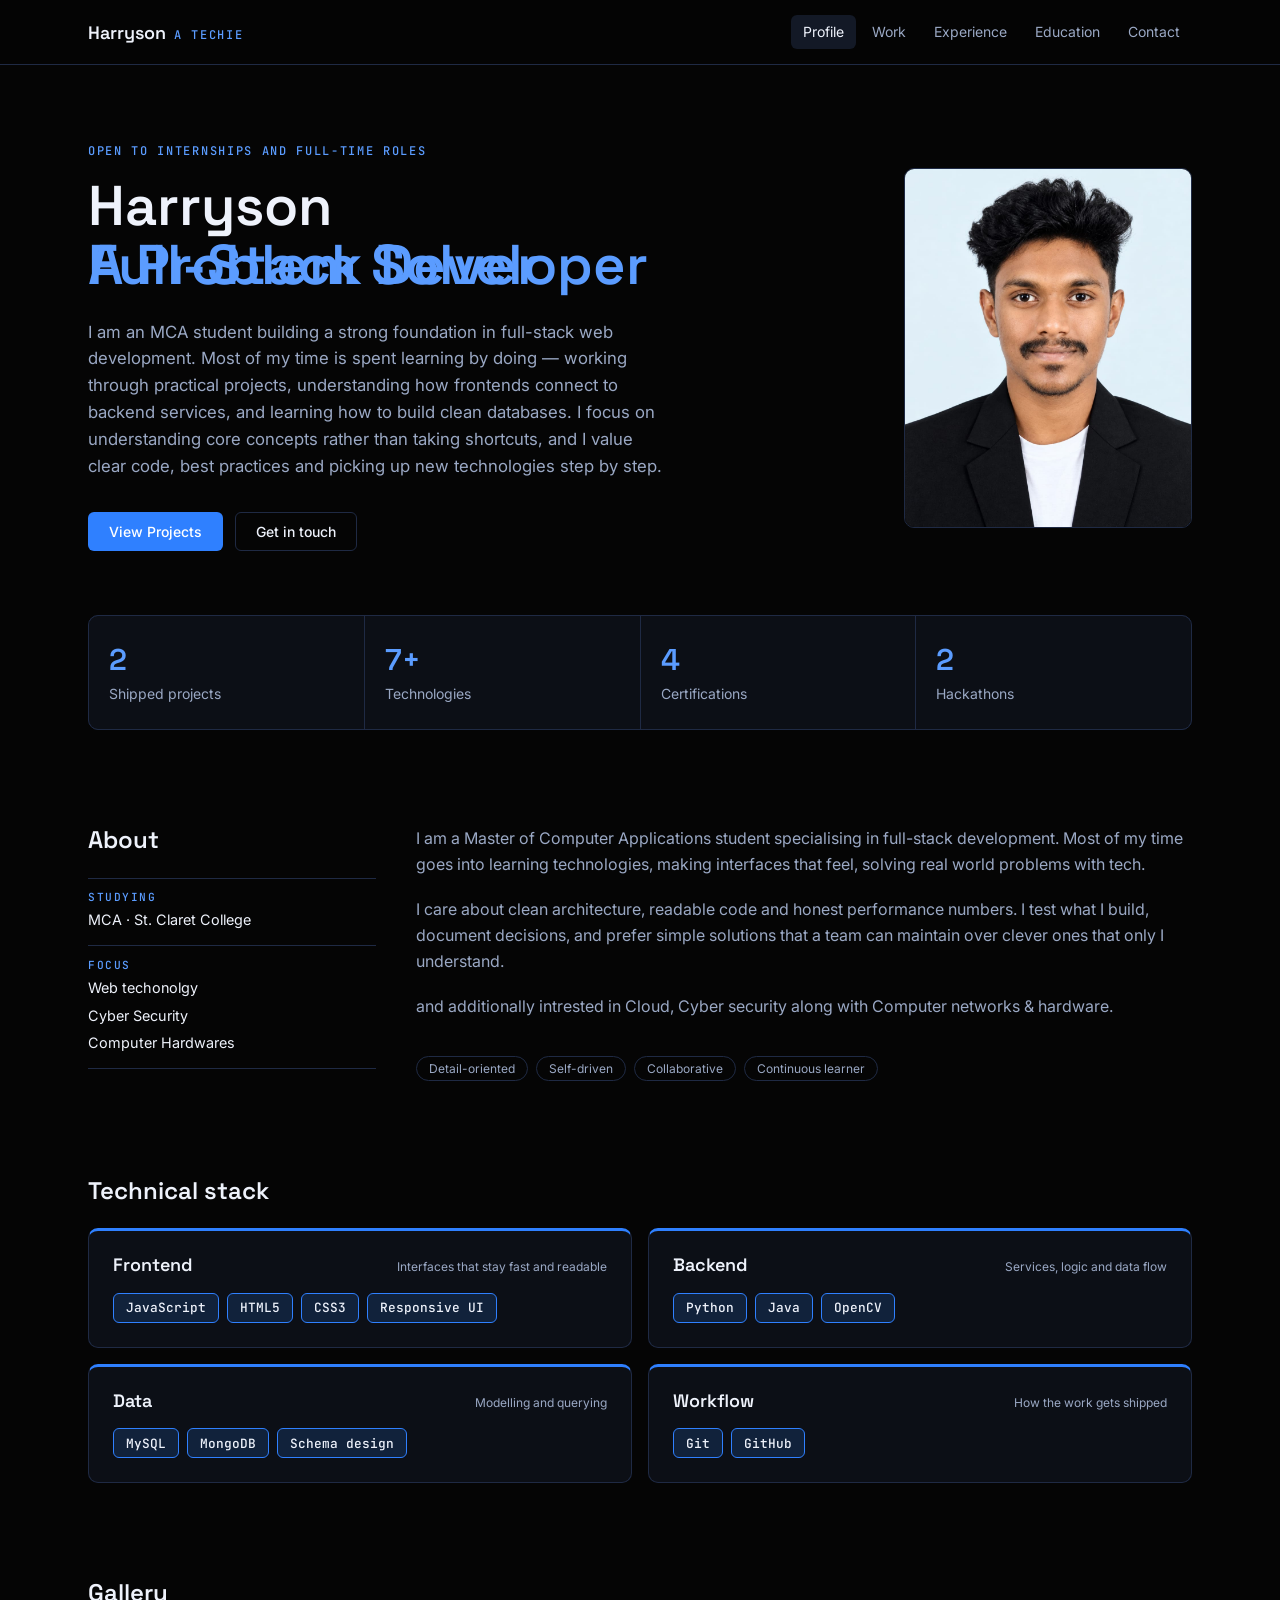
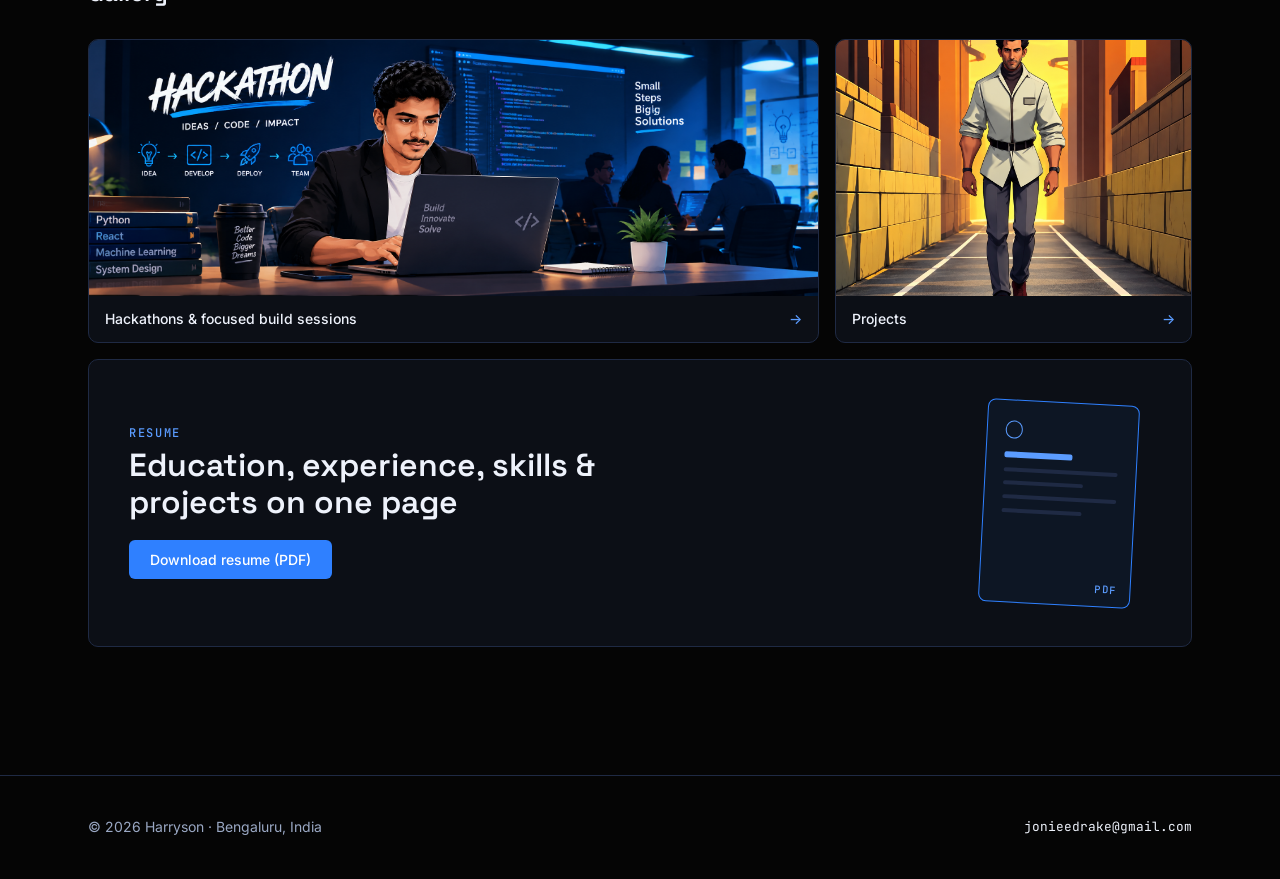
==== index.html @ 6d9beab2 "Initial commit" ====
<!DOCTYPE html>
<html lang="en">
<head>
  <meta charset="utf-8">
  <meta name="viewport" content="width=device-width, initial-scale=1">
  <title>Harryson — Full-Stack Developer</title>
  <meta name="author" content="Harryson">
  <meta name="description" content="Portfolio of Harryson, an MCA student and full-stack developer in Bengaluru building fast interfaces and reliable backend services.">
  <meta property="og:type" content="website">
  <meta property="og:title" content="Harryson — Full-Stack Developer">
  <meta property="og:description" content="Portfolio of Harryson, an MCA student and full-stack developer in Bengaluru building fast interfaces and reliable backend services.">
  <link rel="icon" href="favicon.ico" type="image/x-icon">
  <link rel="preconnect" href="https://fonts.googleapis.com">
  <link rel="preconnect" href="https://fonts.gstatic.com" crossorigin>
  <link rel="stylesheet" href="https://fonts.googleapis.com/css2?family=Space+Grotesk:wght@500;600;700&family=Inter:wght@400;500;600&family=JetBrains+Mono:wght@400;500&display=swap">
  <link rel="stylesheet" href="css/style.css">
</head>
<body>
  <div class="page">

    <!-- ===== Header ===== -->
    <header class="site-header">
      <div class="container site-header__inner">
        <a class="brand" href="index.html">
          <span class="brand__name">Harryson</span>
          <span class="eyebrow brand__role brand__role--accent">A Techie</span>
        </a>
        <nav class="nav" aria-label="Main">
          <a href="index.html" aria-current="page">Profile</a>
          <a href="projects.html">Work</a>
          <a href="experience.html">Experience</a>
          <a href="education.html">Education</a>
          <a href="contact.html">Contact</a>
        </nav>
      </div>
    </header>

    <!-- ===== Content ===== -->
    <main class="container main">

    <!-- Hero -->
    <div class="hero">
      <section class="hero__text">
        <p class="eyebrow">Open to internships and full-time roles</p>
        <h1 class="hero__title">Harryson<span class="hero__swap"><span class="hero__swap-item hero__swap-item--a" aria-hidden="true">Full-Stack Developer</span><span class="hero__swap-item hero__swap-item--b">A Problem Solver</span></span></h1>
        <p class="hero__lead">I am an MCA student building a strong foundation in full-stack web development. Most of my time is spent learning by doing &mdash; working through practical projects, understanding how frontends connect to backend services, and learning how to build clean databases. I focus on understanding core concepts rather than taking shortcuts, and I value clear code, best practices and picking up new technologies step by step.</p>
        <div class="btn-row">
          <a class="btn btn--primary" href="projects.html">View Projects</a>
          <a class="btn btn--outline" href="contact.html">Get in touch</a>
        </div>
      </section>
      <figure class="panel hero__photo">
        <img src="images/photo.jpeg" alt="Harryson &mdash; Full-Stack Developer">
      </figure>
    </div>

    <!-- Stats -->
    <section class="stats">
      <div class="stat"><p class="stat__value">2</p><p class="stat__label">Shipped projects</p></div>
      <div class="stat"><p class="stat__value">7+</p><p class="stat__label">Technologies</p></div>
      <div class="stat"><p class="stat__value">4</p><p class="stat__label">Certifications</p></div>
      <div class="stat"><p class="stat__value">2</p><p class="stat__label">Hackathons</p></div>
    </section>

    <!-- About -->
    <section class="section about">
      <div class="about__side">
        <h2>About</h2>
        <ul class="about__facts">
          <li><span>Studying</span>MCA &middot; St. Claret College</li>
          <li><span>Focus</span>Web techonolgy<p>Cyber Security</p><p>Computer Hardwares</p></li>
        </ul>
      </div>
      <div class="about__text">
        <p>I am a Master of Computer Applications student specialising in full-stack development. Most of my time goes into learning technologies, making interfaces that feel, solving real world problems with tech.</p>
        <p>I care about clean architecture, readable code and honest performance numbers. I test what I build, document decisions, and prefer simple solutions that a team can maintain over clever ones that only I understand.</p>
        <p>and additionally intrested in Cloud, Cyber security along with Computer networks & hardware.</p>
        <ul class="tags tags--pill"><li class="tag tag--pill">Detail-oriented</li><li class="tag tag--pill">Self-driven</li><li class="tag tag--pill">Collaborative</li><li class="tag tag--pill">Continuous learner</li></ul>
      </div>
    </section>

    <!-- Technical stack -->
    <section class="section">
      <h2>Technical stack</h2>
      <div class="grid grid--2">
        <div class="panel stack-card">
          <div class="stack-card__head"><h3>Frontend</h3><span>Interfaces that stay fast and readable</span></div>
          <ul class="tags"><li class="tag">JavaScript</li><li class="tag">HTML5</li><li class="tag">CSS3</li><li class="tag">Responsive UI</li></ul>
        </div>
        <div class="panel stack-card">
          <div class="stack-card__head"><h3>Backend</h3><span>Services, logic and data flow</span></div>
          <ul class="tags"><li class="tag">Python</li><li class="tag">Java</li><li class="tag">OpenCV</li></ul>
        </div>
        <div class="panel stack-card">
          <div class="stack-card__head"><h3>Data</h3><span>Modelling and querying</span></div>
          <ul class="tags"><li class="tag">MySQL</li><li class="tag">MongoDB</li><li class="tag">Schema design</li></ul>
        </div>
        <div class="panel stack-card">
          <div class="stack-card__head"><h3>Workflow</h3><span>How the work gets shipped</span></div>
          <ul class="tags"><li class="tag">Git</li><li class="tag">GitHub</li></ul>
        </div>
      </div>
    </section>

    <!-- Gallery -->
    <section class="section">
      <h2>Gallery</h2>
      <div class="gallery">

        <!-- Projects card: tapping anywhere on it opens the Work page -->
        <a class="panel gallery__item gallery__item--wide gallery__link" href="hackathons.html" aria-label="Go to my projects">
          <img src="images/hackathons1.png" alt="Laptop with code open on a late-night desk setup" width="1280" height="896" loading="lazy">
          <span class="gallery__caption">Hackathons &amp; focused build sessions <span class="gallery__arrow" aria-hidden="true">&rarr;</span></span>
        </a>

        <!-- Hackathons card: opens the Hackathons page -->
        <a class="panel gallery__item gallery__link" href="projects.html" aria-label="Go to my hackathons">
          <img src="images/aitexttovideooutput1.png" alt="Team collaborating on laptops at a hackathon" width="1024" height="1024" loading="lazy">
          <span class="gallery__caption">Projects <span class="gallery__arrow" aria-hidden="true">&rarr;</span></span>
        </a>


        <div class="panel gallery__cta">
          <div class="gallery__cta-text">
            <p class="eyebrow">Resume</p>
            <h3>Education, experience, skills &amp; projects on one page</h3>
            <a class="btn btn--primary" href="assets/HARRYSON_CHRISTOPHER_CV.pdf" download>Download resume (PDF)</a>
          </div>
          <div class="cv-sheet" aria-hidden="true">
            <span class="cv-sheet__dot"></span>
            <span class="cv-sheet__line cv-sheet__line--title"></span>
            <span class="cv-sheet__line"></span>
            <span class="cv-sheet__line cv-sheet__line--short"></span>
            <span class="cv-sheet__line"></span>
            <span class="cv-sheet__line cv-sheet__line--short"></span>
            <span class="cv-sheet__tag">PDF</span>
          </div>
        </div>
      </div>
    </section>
    </main>

    <!-- ===== Footer ===== -->
    <footer class="site-footer">
      <div class="container site-footer__inner">
        <p>&copy; <span data-year>2026</span> Harryson &middot; Bengaluru, India</p>
        <a class="mono" href="mailto:jonieedrake@gmail.com">jonieedrake@gmail.com</a>
      </div>
    </footer>

  </div>
  <script src="js/main.js"></script>
</body>
</html>
---- css/style.css ----
/* ==========================================================================
   Harryson Portfolio - style.css
   Sections: 1 Tokens · 2 Base · 3 Layout · 4 Header · 5 Buttons · 6 Panels
             7 Home · 8 Work · 9 Experience · 10 Education · 11 Contact
             12 Footer · 13 Responsive
   ========================================================================== */

/* 1. Design tokens ------------------------------------------------------- */
:root {
  --bg: #050505;            /* black */
  --card: #0c0f16;
  --secondary: #131926;
  --border: #1f2a44;
  --text: #eef2fb;
  --muted: #9aa8c4;
  --primary: #2f80ff;       /* blue: buttons, borders */
  --primary-text: #ffffff;  /* text on blue buttons */
  --accent: #5b9cff;        /* lighter blue for text and labels */
  --radius: 10px;
  --font-body: "Inter", system-ui, sans-serif;
  --font-display: "Space Grotesk", "Inter", sans-serif;
  --font-mono: "JetBrains Mono", ui-monospace, monospace;
}

/* 2. Base ---------------------------------------------------------------- */
*, *::before, *::after { box-sizing: border-box; }
html { scroll-behavior: smooth; }
body {
  margin: 0;
  background: var(--bg);
  color: var(--text);
  font: 400 16px/1.6 var(--font-body);
  -webkit-font-smoothing: antialiased;
}
h1, h2, h3 { margin: 0; font-family: var(--font-display); font-weight: 600; line-height: 1.15; }
h1 { font-size: clamp(2.25rem, 5vw, 3.5rem); }
h2 { font-size: 1.5rem; }
h3 { font-size: 1.125rem; }
p { margin: 0; }
ul { margin: 0; padding: 0; list-style: none; }
img { display: block; max-width: 100%; }
a { color: inherit; text-decoration: none; }
:focus-visible { outline: 2px solid var(--primary); outline-offset: 3px; }

.eyebrow { font: 500 0.75rem/1 var(--font-mono); letter-spacing: 0.14em; text-transform: uppercase; color: var(--accent); }
.mono { font-family: var(--font-mono); font-size: 0.8rem; }
.muted { color: var(--muted); font-size: 0.9rem; }
.lead { margin-top: 1rem; max-width: 42rem; color: var(--muted); font-size: 1.05rem; }
.visually-hidden { position: absolute; left: -9999px; width: 1px; height: 1px; overflow: hidden; }

/* 3. Layout -------------------------------------------------------------- */
.page { display: flex; flex-direction: column; min-height: 100vh; }
.container { width: 100%; max-width: 72rem; margin: 0 auto; padding: 0 1.5rem; }
.main { flex: 1; padding-top: 5rem; padding-bottom: 2rem; }
.page-head { max-width: 42rem; margin-bottom: 3.5rem; }
.page-head h1 { margin-top: 0.75rem; }
.section { margin-top: 6rem; }
.section h2 { margin-top: 0.75rem; }
.section--first { margin-top: 0; }
.grid { display: grid; gap: 1rem; margin-top: 1.5rem; }
.grid--2 { grid-template-columns: repeat(2, 1fr); }

/* Tags / chips */
.tags { display: flex; flex-wrap: wrap; gap: 0.5rem; margin-top: 1rem; }
.tag { padding: 0.25rem 0.625rem; border-radius: 6px; background: var(--secondary); font: 0.75rem var(--font-mono); }
.tag--pill { border: 1px solid var(--border); background: none; border-radius: 999px; font-family: var(--font-body); padding: 0.25rem 0.75rem; }

/* 4. Header -------------------------------------------------------------- */
.site-header { position: sticky; top: 0; z-index: 40; border-bottom: 1px solid var(--border); background: rgba(5, 5, 5, 0.85); backdrop-filter: blur(10px); }
.site-header__inner { display: flex; align-items: center; justify-content: space-between; gap: 1.5rem; min-height: 4rem; }
.brand { display: flex; align-items: baseline; gap: 0.5rem; }
.brand__name { font: 600 1.125rem var(--font-display); }
.brand__role { color: var(--muted); }
.brand__role--accent { color: var(--accent); }
.nav { display: flex; gap: 0.25rem; font-size: 0.875rem; }
.nav a { padding: 0.375rem 0.75rem; border-radius: 6px; color: var(--muted); transition: color 0.2s; }
.nav a:hover { color: var(--text); }
.nav a[aria-current="page"] { color: var(--text); background: var(--secondary); }

/* 5. Buttons ------------------------------------------------------------- */
.btn { display: inline-flex; align-items: center; justify-content: center; padding: 0.625rem 1.25rem; border-radius: 6px; border: 1px solid transparent; font: 500 0.875rem var(--font-body); cursor: pointer; transition: opacity 0.2s, background 0.2s; }
.btn--primary { background: var(--primary); color: var(--primary-text); }
.btn--primary:hover { opacity: 0.9; }
.btn--outline { border-color: var(--border); color: var(--text); }
.btn--outline:hover { background: var(--secondary); }
.btn--ghost { border-color: var(--primary); color: var(--accent); }
.btn--ghost:hover { background: var(--secondary); }
.btn-row { display: flex; flex-wrap: wrap; gap: 0.75rem; margin-top: 2rem; }

/* 6. Panels -------------------------------------------------------------- */
.panel { background: var(--card); border: 1px solid var(--border); border-radius: var(--radius); }

/* 7. Home ---------------------------------------------------------------- */
.hero { display: grid; grid-template-columns: 1fr auto; align-items: center; gap: 3rem; }
.hero__text { max-width: 48rem; }
.hero__title { margin-top: 1.25rem; line-height: 1.05; }
.hero__title span { display: block; color: var(--accent); }
/* Big word swaps: Full-Stack Developer <-> A Problem Solver */
.hero__title .hero__swap { display: grid; }
.hero__swap-item { grid-area: 1 / 1; }
.hero__swap-item--a { animation: swap-out 8s ease-in-out infinite; }
.hero__swap-item--b { animation: swap-in 8s ease-in-out infinite; }
@keyframes swap-out {
  0%, 38%   { opacity: 1; transform: translateY(0); }
  46%, 92%  { opacity: 0; transform: translateY(-0.35em); }
  100%      { opacity: 1; transform: translateY(0); }
}
@keyframes swap-in {
  0%, 38%   { opacity: 0; transform: translateY(0.35em); }
  46%, 92%  { opacity: 1; transform: translateY(0); }
  100%      { opacity: 0; transform: translateY(0.35em); }
}
.hero__lead { margin-top: 1.5rem; max-width: 36rem; color: var(--muted); font-size: 1.05rem; }
.hero__photo { position: relative; width: 18rem; aspect-ratio: 4 / 5; margin: 0; overflow: hidden; }
.hero__photo img { width: 100%; height: 100%; object-fit: cover; }

.stats { display: grid; grid-template-columns: repeat(4, 1fr); gap: 1px; margin-top: 4rem; overflow: hidden; border: 1px solid var(--border); border-radius: var(--radius); background: var(--border); }
.stat { background: var(--card); padding: 1.5rem 1.25rem; }
.stat__value { font: 600 1.875rem var(--font-display); color: var(--accent); }
.stat__label { margin-top: 0.25rem; font-size: 0.875rem; color: var(--muted); }

.about { display: grid; grid-template-columns: minmax(0, 18rem) 1fr; gap: 2.5rem; }
.about__text { display: grid; align-content: start; gap: 1.25rem; color: var(--muted); }
.about__side h2, .section .about__side h2 { margin-top: 0; }
.about__facts { display: grid; margin-top: 1.5rem; border-top: 1px solid var(--border); }
.about__facts li { display: grid; gap: 0.3rem; padding: 0.85rem 0; border-bottom: 1px solid var(--border); font-size: 0.9rem; color: var(--text); }
.about__facts span { font: 500 0.7rem/1 var(--font-mono); letter-spacing: 0.14em; text-transform: uppercase; color: var(--accent); }

.stack-card { padding: 1.5rem; }
.stack-card__head { display: flex; align-items: baseline; justify-content: space-between; gap: 1rem; }
.stack-card__head span { font-size: 0.75rem; color: var(--muted); }

/* Highlighted skills (Technical stack) */
.stack-card { border-top: 3px solid var(--primary); }
.stack-card .tag {
  background: rgba(47, 128, 255, 0.16);
  border: 1px solid var(--primary);
  color: var(--text);
  font-weight: 500;
  font-size: 0.8rem;
  padding: 0.35rem 0.75rem;
  transition: background 0.2s, transform 0.2s;
}
.stack-card .tag:hover { background: var(--primary); transform: translateY(-2px); }

/* Gallery */
.gallery { display: grid; grid-template-columns: repeat(3, 1fr); gap: 1rem; margin-top: 2rem; }
.gallery__item { margin: 0; overflow: hidden; display: block; }
.gallery__item--wide { grid-column: span 2; }
.gallery__item img { width: 100%; height: 16rem; object-fit: cover; background: var(--secondary); transition: transform 0.5s; }
.gallery__item:hover img { transform: scale(1.05); }
.gallery__caption { display: flex; justify-content: space-between; padding: 0.75rem 1rem; font-size: 0.875rem; color: var(--muted); }
.gallery__link { cursor: pointer; transition: border-color 0.2s; }
.gallery__link:hover, .gallery__link:focus-visible { border-color: var(--primary); }
.gallery__link .gallery__caption { color: var(--text); font-weight: 500; }
.gallery__arrow { color: var(--accent); transition: transform 0.2s; }
.gallery__link:hover .gallery__arrow { transform: translateX(4px); }
.gallery__cta { grid-column: 1 / -1; min-height: 18rem; display: flex; flex-direction: row; justify-content: space-between; align-items: center; gap: 2rem; padding: 2.5rem 3.5rem 2.5rem 2.5rem; }
.gallery__cta-text { display: flex; flex-direction: column; align-items: flex-start; gap: 0.5rem; }

/* Minimal resume sheet (decoration) */
.cv-sheet { position: relative; flex: none; display: flex; flex-direction: column; gap: 0.6rem; width: 9.5rem; aspect-ratio: 3 / 4; padding: 1.25rem 1.1rem; border: 1px solid var(--primary); border-radius: 8px; background: rgba(47, 128, 255, 0.06); transform: rotate(3deg); transition: transform 0.3s; }
.gallery__cta:hover .cv-sheet { transform: rotate(0deg); }
.cv-sheet__dot { width: 1.1rem; height: 1.1rem; margin-bottom: 0.25rem; border-radius: 50%; border: 1px solid var(--accent); }
.cv-sheet__line { display: block; height: 4px; border-radius: 2px; background: var(--border); }
.cv-sheet__line--title { width: 60%; height: 6px; background: var(--accent); }
.cv-sheet__line--short { width: 70%; }
.cv-sheet__tag { position: absolute; right: 0.8rem; bottom: 0.7rem; font: 500 0.65rem/1 var(--font-mono); letter-spacing: 0.14em; color: var(--accent); }
.gallery__cta h3 { max-width: 34rem; font-size: clamp(1.4rem, 3vw, 2rem); }
.gallery__cta .btn { margin-top: 0.75rem; }

/* 8. Work ---------------------------------------------------------------- */
.project-list { display: grid; gap: 1px; overflow: hidden; border: 1px solid var(--border); border-radius: var(--radius); background: var(--border); }
.project { background: var(--card); padding: 2.5rem; }
.project__head { display: flex; flex-wrap: wrap; align-items: baseline; gap: 1rem; }
.project__head h2 { font-size: 1.5rem; margin: 0; }
.project__num { font: 0.75rem var(--font-mono); color: var(--accent); }
.project__meta { margin-left: auto; font: 0.75rem var(--font-mono); color: var(--muted); }
.project__lead { margin-top: 1rem; max-width: 42rem; }
.project__detail { margin-top: 0.75rem; max-width: 42rem; font-size: 0.9rem; color: var(--muted); }
.project .tag { background: none; border: 1px solid var(--border); color: var(--muted); }

/* 9. Experience ---------------------------------------------------------- */
.job-list { display: grid; gap: 2rem; margin-top: 1.5rem; }
.job { padding-top: 2rem; border-top: 1px solid var(--border); }
.job:first-child { padding-top: 0; border-top: 0; }
.job__head { display: flex; flex-wrap: wrap; align-items: baseline; gap: 0.25rem 1rem; }
.job__head h2 { font-size: 1.25rem; margin: 0; }
.job__company { font-size: 0.875rem; color: var(--accent); }
.job__meta { margin-left: auto; font: 0.75rem var(--font-mono); color: var(--muted); }
.job__list { display: grid; gap: 0.5rem; margin-top: 1rem; font-size: 0.9rem; color: var(--muted); }
.job__list li { display: flex; gap: 0.75rem; }
.job__list li::before { content: ""; flex: none; width: 1rem; height: 1px; margin-top: 0.8em; background: var(--primary); }

/* 10. Education ---------------------------------------------------------- */
.degree { padding: 1.5rem; }
.degree h3 { margin-top: 0.5rem; }
.degree__school { font-size: 0.9rem; }
.degree .muted { margin-top: 0.5rem; }

.cert-list { display: grid; grid-template-columns: repeat(2, 1fr); gap: 1px; margin-top: 1.5rem; overflow: hidden; border: 1px solid var(--border); border-radius: var(--radius); background: var(--border); }
.cert { display: flex; flex-direction: column; align-items: flex-start; gap: 0.75rem; padding: 1.25rem 1.5rem; background: var(--card); font-size: 0.9rem; }
.cert__desc { color: var(--muted); font-size: 0.85rem; line-height: 1.55; }
.cert__link { padding: 0.25rem 0.75rem; border: 1px solid var(--primary); border-radius: 999px; font-size: 0.75rem; font-weight: 500; color: var(--accent); transition: background 0.2s, color 0.2s; }
.cert__link:hover { background: var(--primary); color: var(--primary-text); }

/* 11. Contact ------------------------------------------------------------ */
.info-card { padding: 2rem; }
.info-card__value { display: block; margin: 0.75rem 0 1rem; font: 600 1.25rem var(--font-display); word-break: break-all; }
.info-card__value--link { color: var(--accent); }

.contact-intro { margin-top: 6rem; margin-bottom: 1rem; }

/* Social row */
.social-row { display: flex; gap: 0.75rem; margin-top: 1.75rem; }
.social-icon { display: inline-flex; align-items: center; justify-content: center; width: 2.75rem; height: 2.75rem; border-radius: 10px; border: 1px solid var(--border); background: var(--card); color: var(--muted); transition: border-color 0.2s, color 0.2s, background 0.2s, transform 0.2s; }
.social-icon svg { width: 1.15rem; height: 1.15rem; }
.social-icon:hover, .social-icon:focus-visible { border-color: var(--primary); color: var(--accent); background: rgba(47, 128, 255, 0.1); transform: translateY(-2px); }
.form { display: grid; gap: 1.25rem; margin-top: 1.5rem; padding: 2rem; width: 100%; }
.form__row { display: grid; grid-template-columns: 1fr 1fr; gap: 1.25rem; }
.field { display: grid; gap: 0.4rem; font-size: 0.85rem; font-weight: 500; }
.field input, .field textarea { width: 100%; padding: 0.7rem 0.85rem; border: 1px solid var(--border); border-radius: 6px; background: var(--bg); color: var(--text); font: 400 0.95rem var(--font-body); resize: vertical; }
.field input:focus, .field textarea:focus { outline: none; border-color: var(--primary); }
.form__actions { display: flex; flex-wrap: wrap; gap: 0.75rem; }
.form__status { min-height: 1.4em; font-size: 0.9rem; }
.form__status.is-success { color: var(--accent); }
.form__status.is-error { color: #f87171; }

/* 12. Footer ------------------------------------------------------------- */
.site-footer { margin-top: 6rem; border-top: 1px solid var(--border); }
.site-footer__inner { display: flex; align-items: center; justify-content: space-between; gap: 0.5rem; padding-top: 2.5rem; padding-bottom: 2.5rem; font-size: 0.875rem; color: var(--muted); }
.site-footer a { color: var(--text); transition: color 0.2s; }
.site-footer a:hover { color: var(--accent); }

/* 13. Responsive --------------------------------------------------------- */
@media (max-width: 800px) {
  .hero, .about { grid-template-columns: 1fr; }
  .hero__photo { margin: 0 auto; }
  .stats { grid-template-columns: repeat(2, 1fr); }
  .gallery { grid-template-columns: 1fr; }
  .gallery__item--wide, .gallery__cta { grid-column: auto; }
  .gallery__cta { min-height: 0; padding: 1.5rem; flex-direction: column; align-items: flex-start; }
  .cv-sheet { display: none; }
}
@media (max-width: 640px) {
  .main { padding-top: 3rem; }
  .brand__role { display: none; }
  .site-header__inner { flex-direction: column; align-items: flex-start; gap: 0.25rem; padding-top: 0.75rem; padding-bottom: 0.5rem; }
  .nav { width: 100%; overflow-x: auto; }
  .grid--2, .cert-list, .form__row { grid-template-columns: 1fr; }
  .project { padding: 1.5rem; }
  .project__meta, .job__meta { margin-left: 0; }
  .site-footer__inner { flex-direction: column; align-items: flex-start; }
}
@media (prefers-reduced-motion: reduce) {
  .hero__swap-item--a { display: none; }
  .hero__swap-item--b { animation: none; opacity: 1; transform: none; }
  * { transition: none !important; scroll-behavior: auto !important; }
}
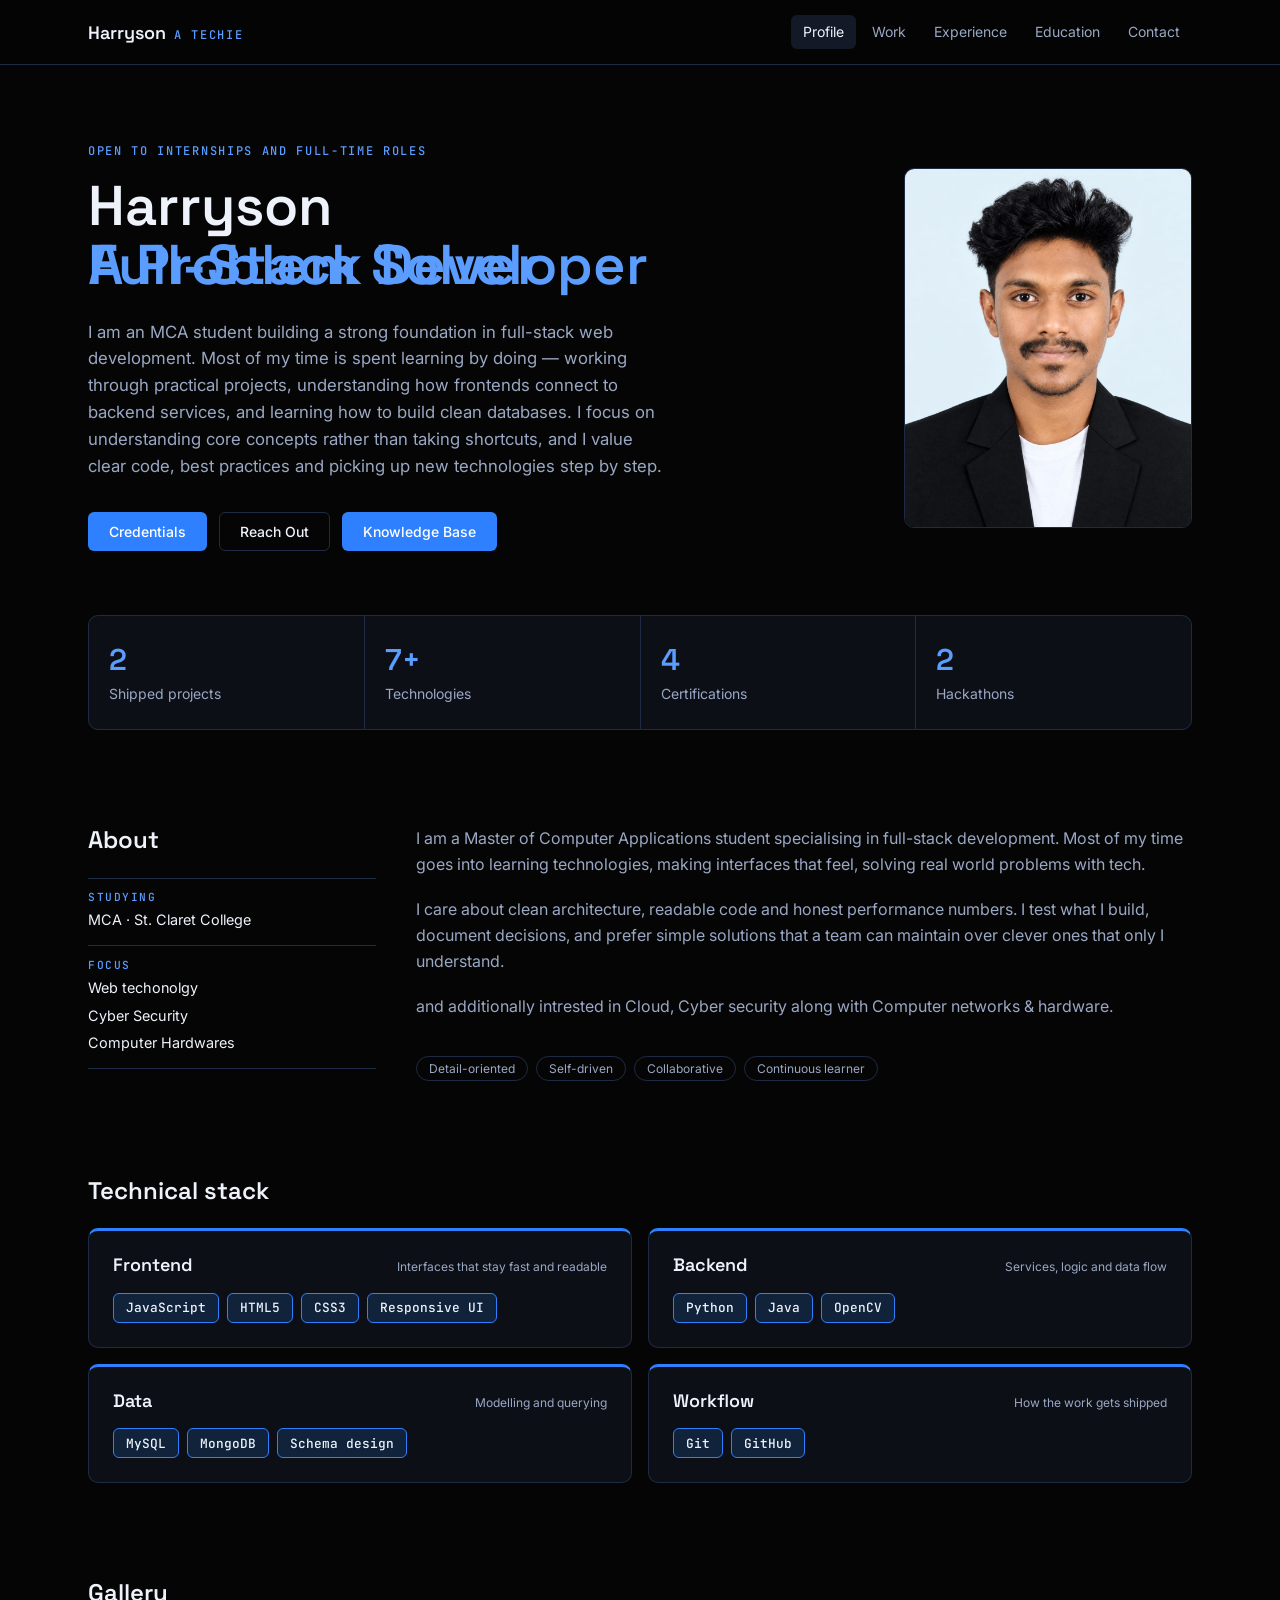
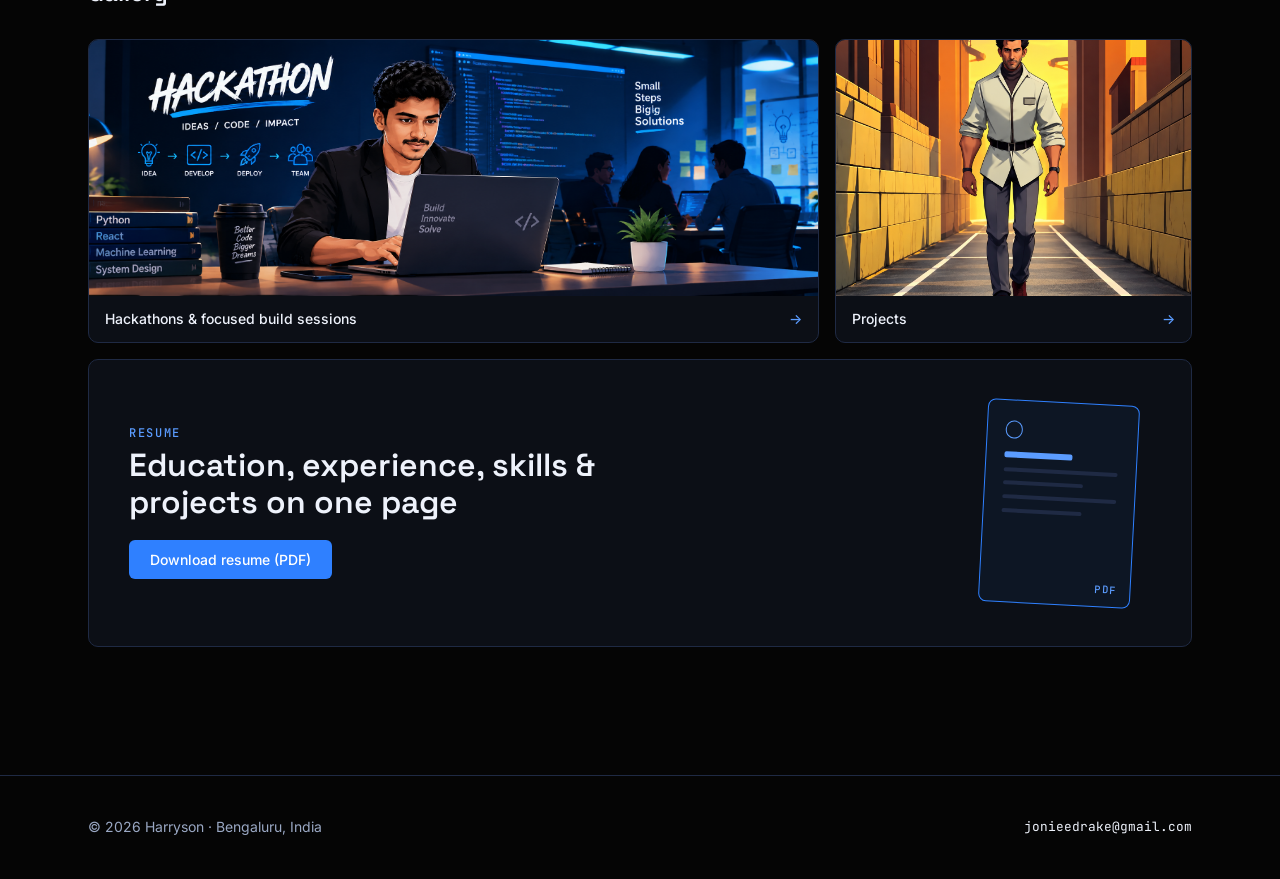
==== commit 68af8070: "Redesign experience page as git history" ====
--- a/index.html
+++ b/index.html
@@ -45,8 +45,10 @@
         <h1 class="hero__title">Harryson<span class="hero__swap"><span class="hero__swap-item hero__swap-item--a" aria-hidden="true">Full-Stack Developer</span><span class="hero__swap-item hero__swap-item--b">A Problem Solver</span></span></h1>
         <p class="hero__lead">I am an MCA student building a strong foundation in full-stack web development. Most of my time is spent learning by doing &mdash; working through practical projects, understanding how frontends connect to backend services, and learning how to build clean databases. I focus on understanding core concepts rather than taking shortcuts, and I value clear code, best practices and picking up new technologies step by step.</p>
         <div class="btn-row">
-          <a class="btn btn--primary" href="projects.html">View Projects</a>
-          <a class="btn btn--outline" href="contact.html">Get in touch</a>
+          <a class="btn btn--primary" href="experience.html">Credentials</a>
+          <a class="btn btn--outline" href="contact.html">Reach Out</a>
+          <a class="btn btn--primary" href="education.html">Knowledge Base</a>
+
         </div>
       </section>
       <figure class="panel hero__photo">
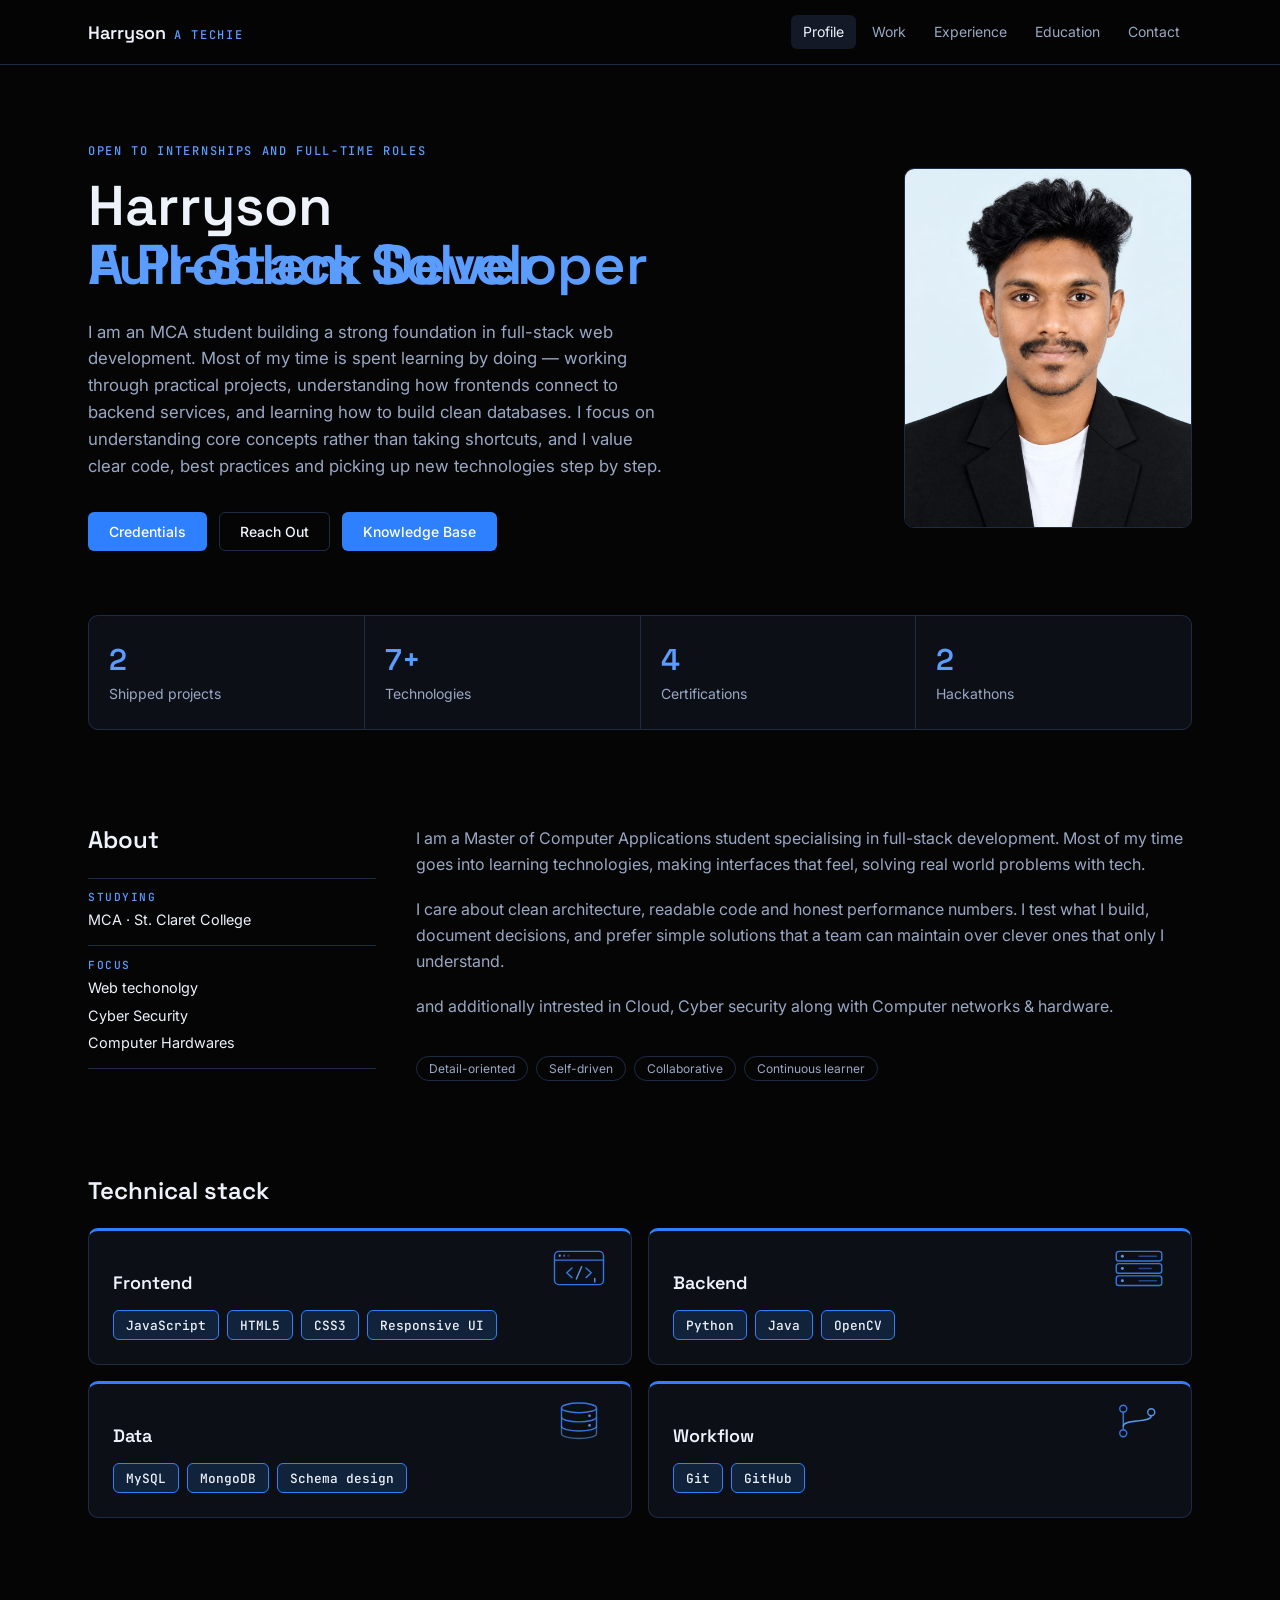
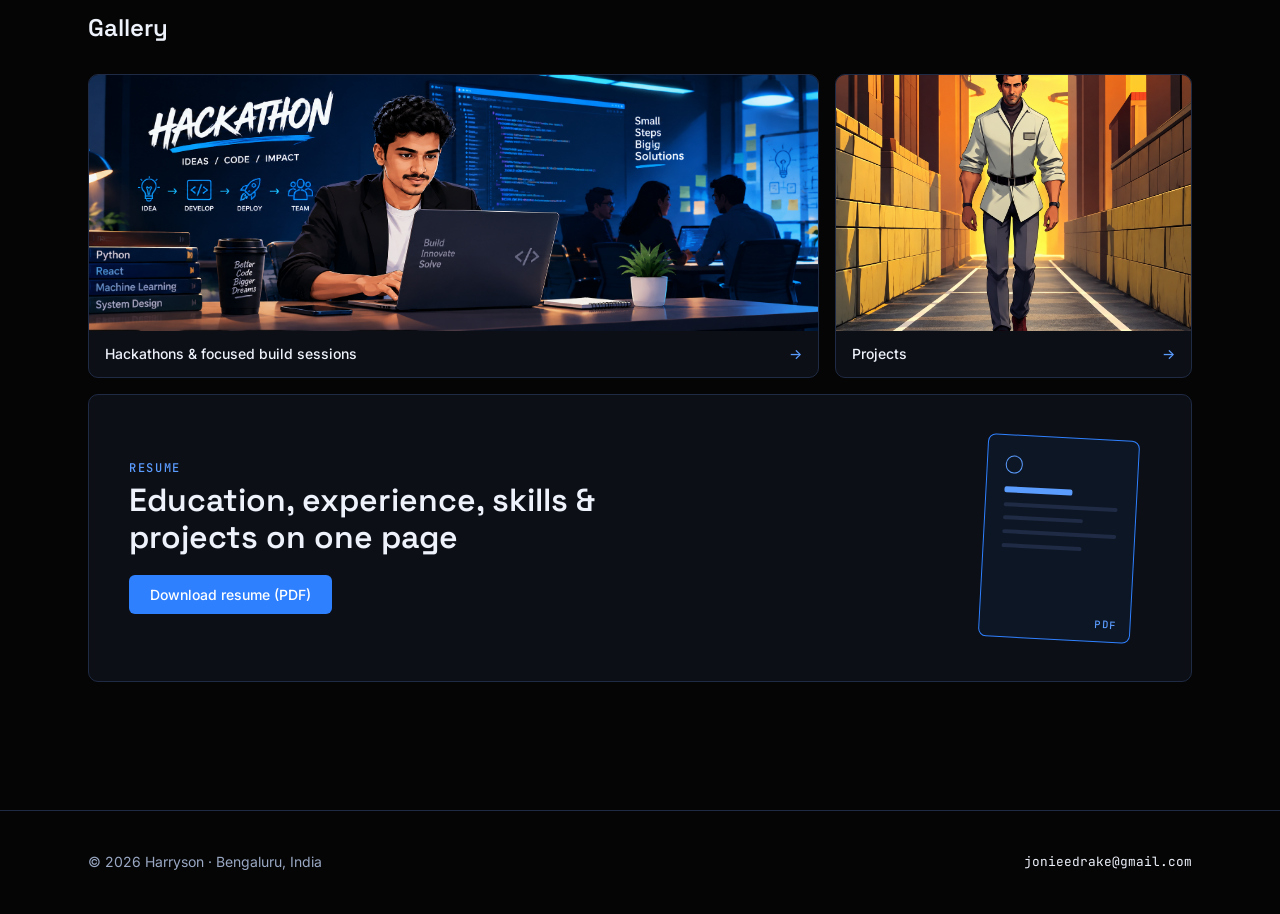
==== commit 8f714411: "index gallery changes" ====
--- a/index.html
+++ b/index.html
@@ -14,6 +14,18 @@
   <link rel="preconnect" href="https://fonts.gstatic.com" crossorigin>
   <link rel="stylesheet" href="https://fonts.googleapis.com/css2?family=Space+Grotesk:wght@500;600;700&family=Inter:wght@400;500;600&family=JetBrains+Mono:wght@400;500&display=swap">
   <link rel="stylesheet" href="css/style.css">
+  <style>
+    /* Line-art icons on the right of each Technical stack card */
+    .stack-art { flex: 0 0 auto; width: 56px; height: 42px; margin: -8px 0; color: #3b82f6; opacity: .9; }
+    .stack-art .acc { stroke: #60a5fa; }
+    .stack-art .fill { fill: #60a5fa; stroke: none; }
+    .stack-art .blink { animation: artblink 1.4s steps(1) infinite; }
+    .stack-art .pulse { animation: artpulse 2.2s ease-in-out infinite; }
+    .stack-art .pulse2 { animation: artpulse 2.2s ease-in-out .7s infinite; }
+    @keyframes artblink { 50% { opacity: 0; } }
+    @keyframes artpulse { 0%, 100% { opacity: .35; } 50% { opacity: 1; } }
+    @media (prefers-reduced-motion: reduce) { .stack-art .blink, .stack-art .pulse, .stack-art .pulse2 { animation: none; } }
+  </style>
 </head>
 <body>
   <div class="page">
@@ -85,22 +97,68 @@
     <section class="section">
       <h2>Technical stack</h2>
       <div class="grid grid--2">
-        <div class="panel stack-card">
-          <div class="stack-card__head"><h3>Frontend</h3><span>Interfaces that stay fast and readable</span></div>
+
+        <!-- Frontend: browser window with code brackets -->
+        <div class="panel stack-card">
+          <div class="stack-card__head"><h3>Frontend</h3>
+            <svg class="stack-art" viewBox="0 0 64 48" fill="none" stroke="currentColor" stroke-width="1.6" stroke-linecap="round" stroke-linejoin="round" aria-hidden="true">
+              <rect x="4" y="5" width="56" height="38" rx="5"/>
+              <path d="M4 15h56"/>
+              <circle class="fill" cx="10" cy="10" r="1.3"/><circle class="fill" cx="15" cy="10" r="1.3" opacity=".6"/><circle class="fill" cx="20" cy="10" r="1.3" opacity=".3"/>
+              <path d="M24 24l-6 5.5 6 5.5"/>
+              <path d="M40 24l6 5.5-6 5.5"/>
+              <path class="acc" d="M35 22.5l-6 14"/>
+              <path class="acc blink" d="M50 36v4"/>
+            </svg>
+          </div>
           <ul class="tags"><li class="tag">JavaScript</li><li class="tag">HTML5</li><li class="tag">CSS3</li><li class="tag">Responsive UI</li></ul>
         </div>
-        <div class="panel stack-card">
-          <div class="stack-card__head"><h3>Backend</h3><span>Services, logic and data flow</span></div>
+
+        <!-- Backend: server rack with status lights -->
+        <div class="panel stack-card">
+          <div class="stack-card__head"><h3>Backend</h3>
+            <svg class="stack-art" viewBox="0 0 64 48" fill="none" stroke="currentColor" stroke-width="1.6" stroke-linecap="round" stroke-linejoin="round" aria-hidden="true">
+              <rect x="6" y="5" width="52" height="11" rx="3"/>
+              <rect x="6" y="19" width="52" height="11" rx="3"/>
+              <rect x="6" y="33" width="52" height="11" rx="3"/>
+              <circle class="fill pulse" cx="13" cy="10.5" r="1.7"/>
+              <circle class="fill pulse2" cx="13" cy="24.5" r="1.7"/>
+              <circle class="fill pulse" cx="13" cy="38.5" r="1.7"/>
+              <path d="M32 10.5h20M32 24.5h14M32 38.5h20" opacity=".55"/>
+            </svg>
+          </div>
           <ul class="tags"><li class="tag">Python</li><li class="tag">Java</li><li class="tag">OpenCV</li></ul>
         </div>
-        <div class="panel stack-card">
-          <div class="stack-card__head"><h3>Data</h3><span>Modelling and querying</span></div>
+
+        <!-- Data: database cylinder -->
+        <div class="panel stack-card">
+          <div class="stack-card__head"><h3>Data</h3>
+            <svg class="stack-art" viewBox="0 0 64 48" fill="none" stroke="currentColor" stroke-width="1.6" stroke-linecap="round" stroke-linejoin="round" aria-hidden="true">
+              <ellipse cx="32" cy="9" rx="20" ry="5.5"/>
+              <path d="M12 9v10.5c0 3 9 5.5 20 5.5s20-2.500 20-5.500V9"/>
+              <path d="M12 19.500V30c0 3 9 5.500 20 5.500s20-2.500 20-5.500V19.500"/>
+              <path class="acc" d="M12 30v8.500c0 3 9 5.500 20 5.500s20-2.500 20-5.500V30" opacity=".6"/>
+              <circle class="fill pulse" cx="44" cy="18" r="1.5"/>
+              <circle class="fill pulse2" cx="44" cy="29" r="1.5"/>
+            </svg>
+          </div>
           <ul class="tags"><li class="tag">MySQL</li><li class="tag">MongoDB</li><li class="tag">Schema design</li></ul>
         </div>
-        <div class="panel stack-card">
-          <div class="stack-card__head"><h3>Workflow</h3><span>How the work gets shipped</span></div>
+
+        <!-- Workflow: git branch graph -->
+        <div class="panel stack-card">
+          <div class="stack-card__head"><h3>Workflow</h3>
+            <svg class="stack-art" viewBox="0 0 64 48" fill="none" stroke="currentColor" stroke-width="1.6" stroke-linecap="round" stroke-linejoin="round" aria-hidden="true">
+              <path d="M14 14v20"/>
+              <path class="acc" d="M14 30c0-9 32-3 32-12"/>
+              <circle cx="14" cy="10" r="4"/>
+              <circle cx="14" cy="38" r="4"/>
+              <circle class="pulse" cx="46" cy="14" r="4" stroke="#60a5fa"/>
+            </svg>
+          </div>
           <ul class="tags"><li class="tag">Git</li><li class="tag">GitHub</li></ul>
         </div>
+
       </div>
     </section>
 
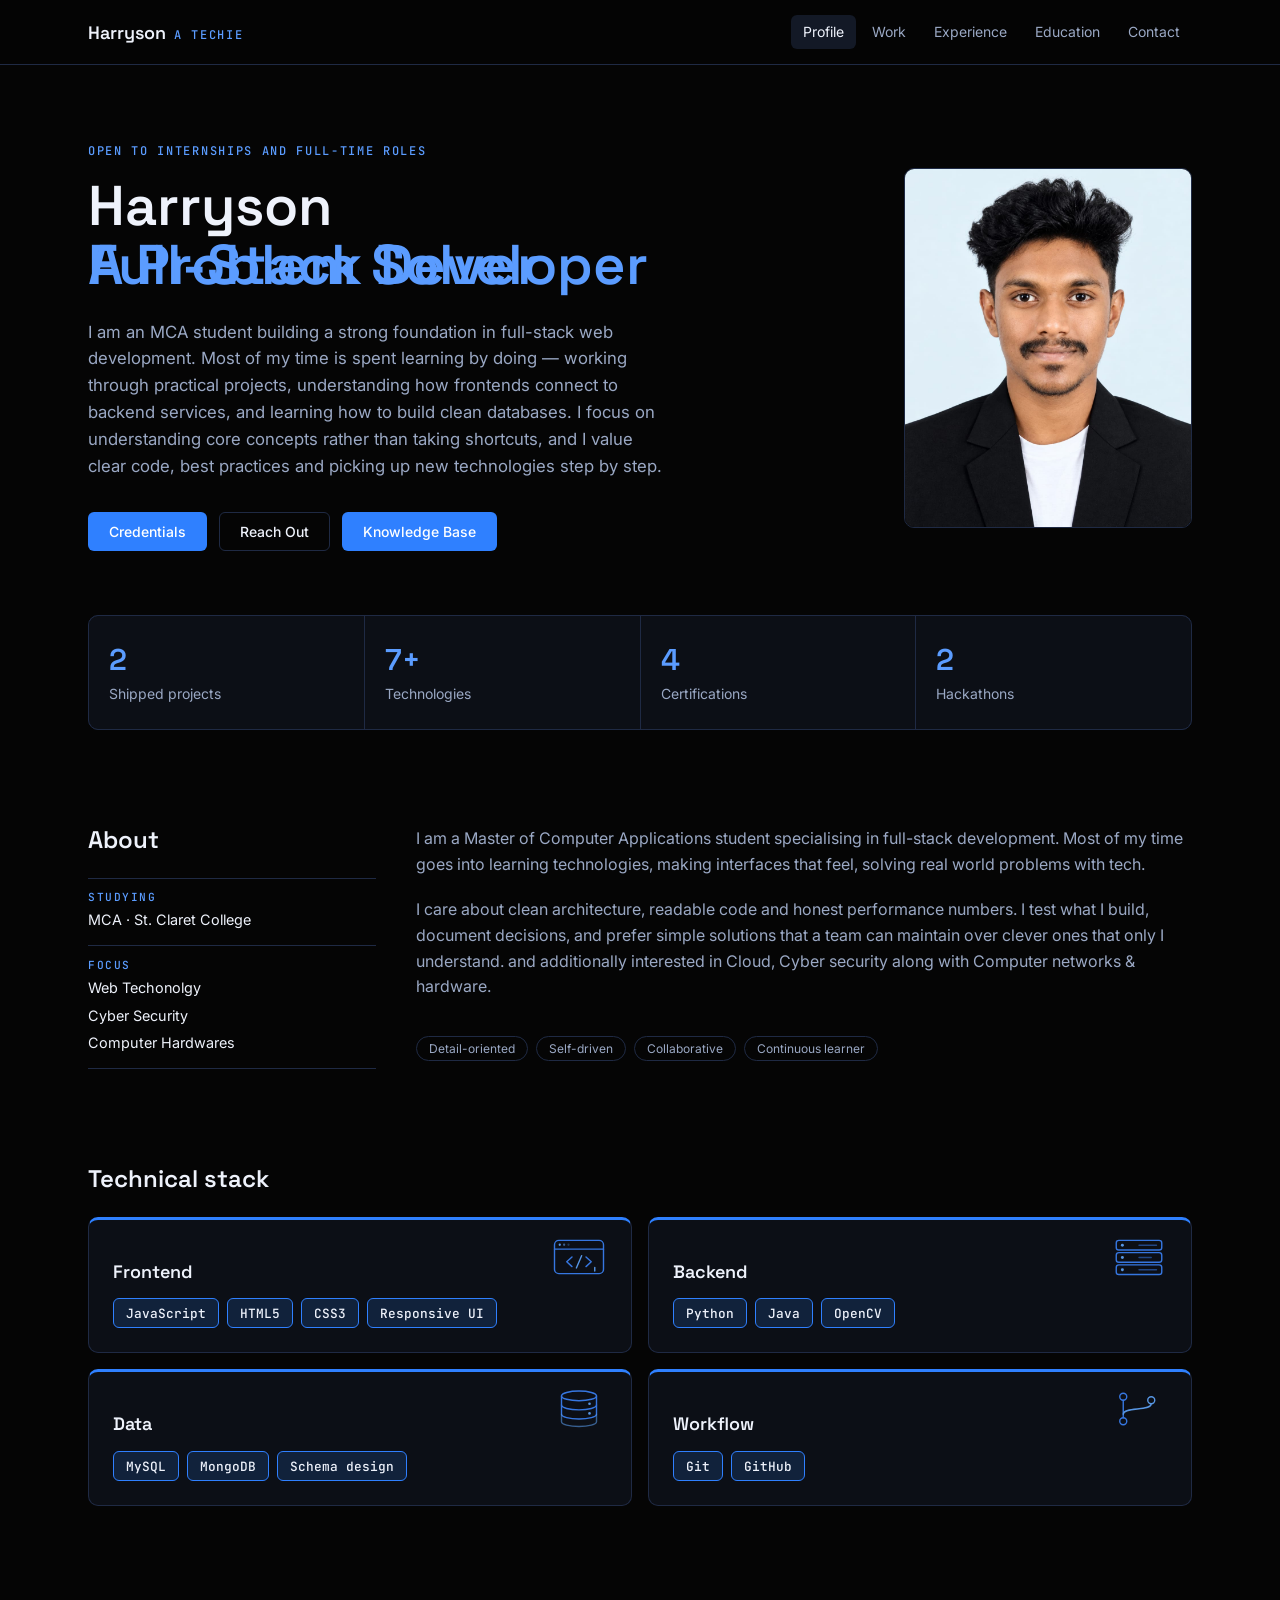
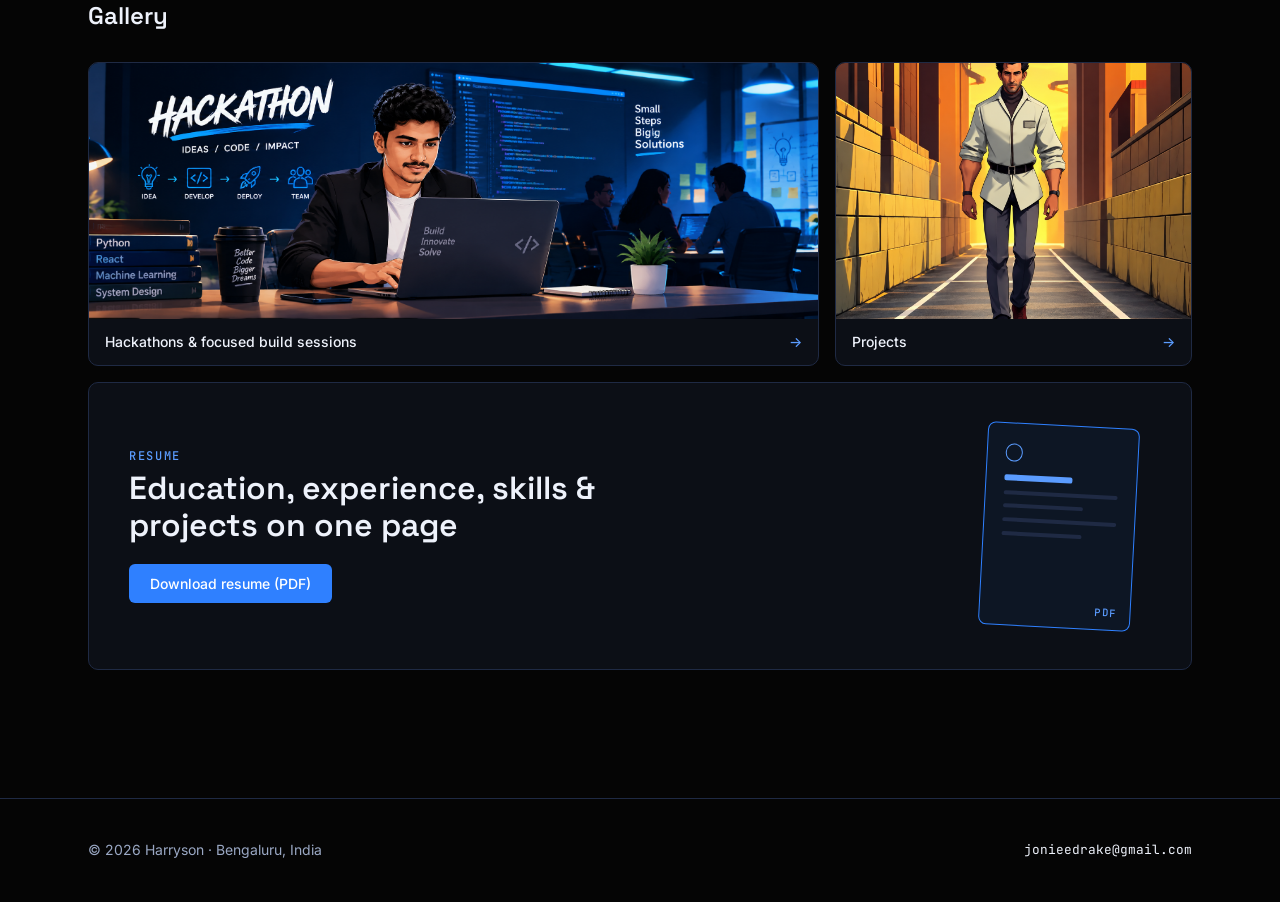
==== commit 8815dec5: "adding Updated index page" ====
--- a/index.html
+++ b/index.html
@@ -82,13 +82,13 @@
         <h2>About</h2>
         <ul class="about__facts">
           <li><span>Studying</span>MCA &middot; St. Claret College</li>
-          <li><span>Focus</span>Web techonolgy<p>Cyber Security</p><p>Computer Hardwares</p></li>
+          <li><span>Focus</span>Web Techonolgy<p>Cyber Security</p><p>Computer Hardwares</p></li>
         </ul>
       </div>
       <div class="about__text">
         <p>I am a Master of Computer Applications student specialising in full-stack development. Most of my time goes into learning technologies, making interfaces that feel, solving real world problems with tech.</p>
-        <p>I care about clean architecture, readable code and honest performance numbers. I test what I build, document decisions, and prefer simple solutions that a team can maintain over clever ones that only I understand.</p>
-        <p>and additionally intrested in Cloud, Cyber security along with Computer networks & hardware.</p>
+        <p>I care about clean architecture, readable code and honest performance numbers. I test what I build, document decisions, and prefer simple solutions that a team can maintain over clever ones that only I understand.
+        and additionally interested in Cloud, Cyber security along with Computer networks & hardware.</p>
         <ul class="tags tags--pill"><li class="tag tag--pill">Detail-oriented</li><li class="tag tag--pill">Self-driven</li><li class="tag tag--pill">Collaborative</li><li class="tag tag--pill">Continuous learner</li></ul>
       </div>
     </section>
@@ -184,7 +184,7 @@
           <div class="gallery__cta-text">
             <p class="eyebrow">Resume</p>
             <h3>Education, experience, skills &amp; projects on one page</h3>
-            <a class="btn btn--primary" href="assets/HARRYSON_CHRISTOPHER_CV.pdf" download>Download resume (PDF)</a>
+            <a class="btn btn--primary" href="assets/HARRYSON_RESUME.pdf" download>Download resume (PDF)</a>
           </div>
           <div class="cv-sheet" aria-hidden="true">
             <span class="cv-sheet__dot"></span>
